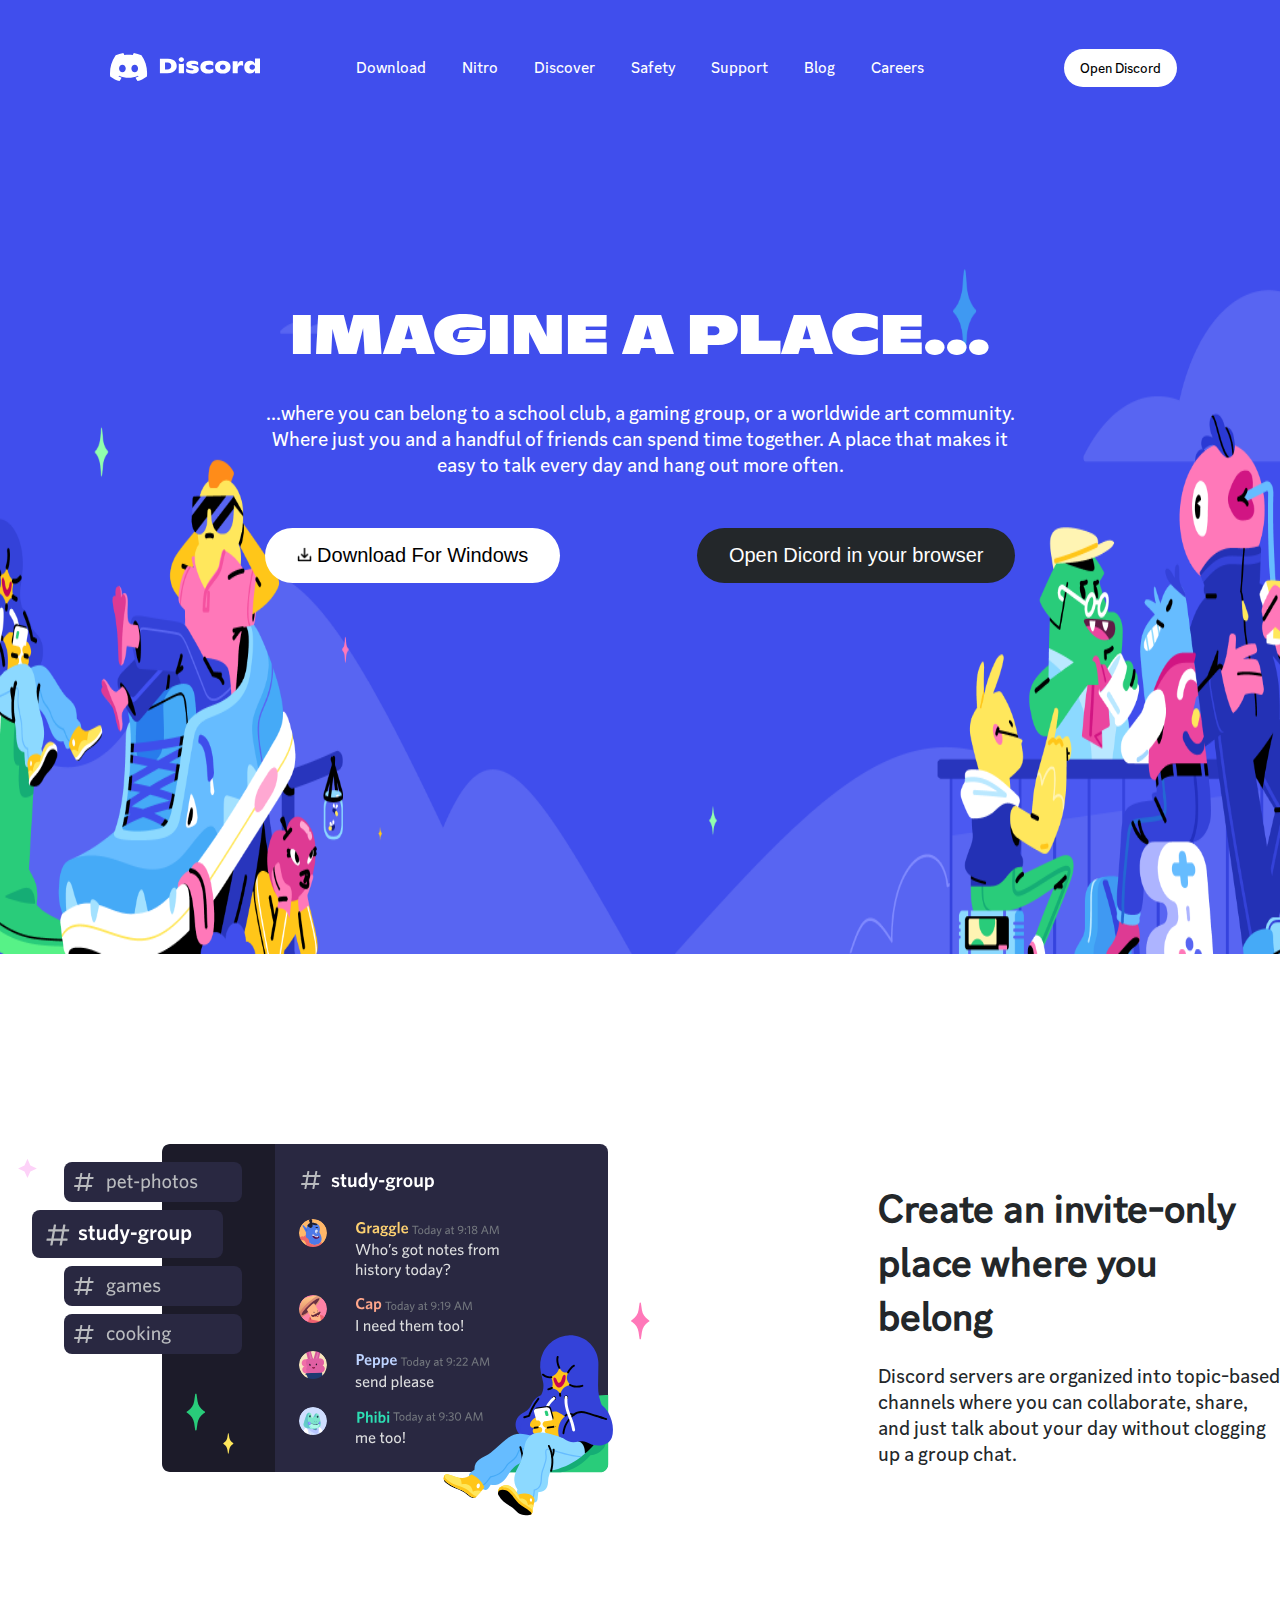
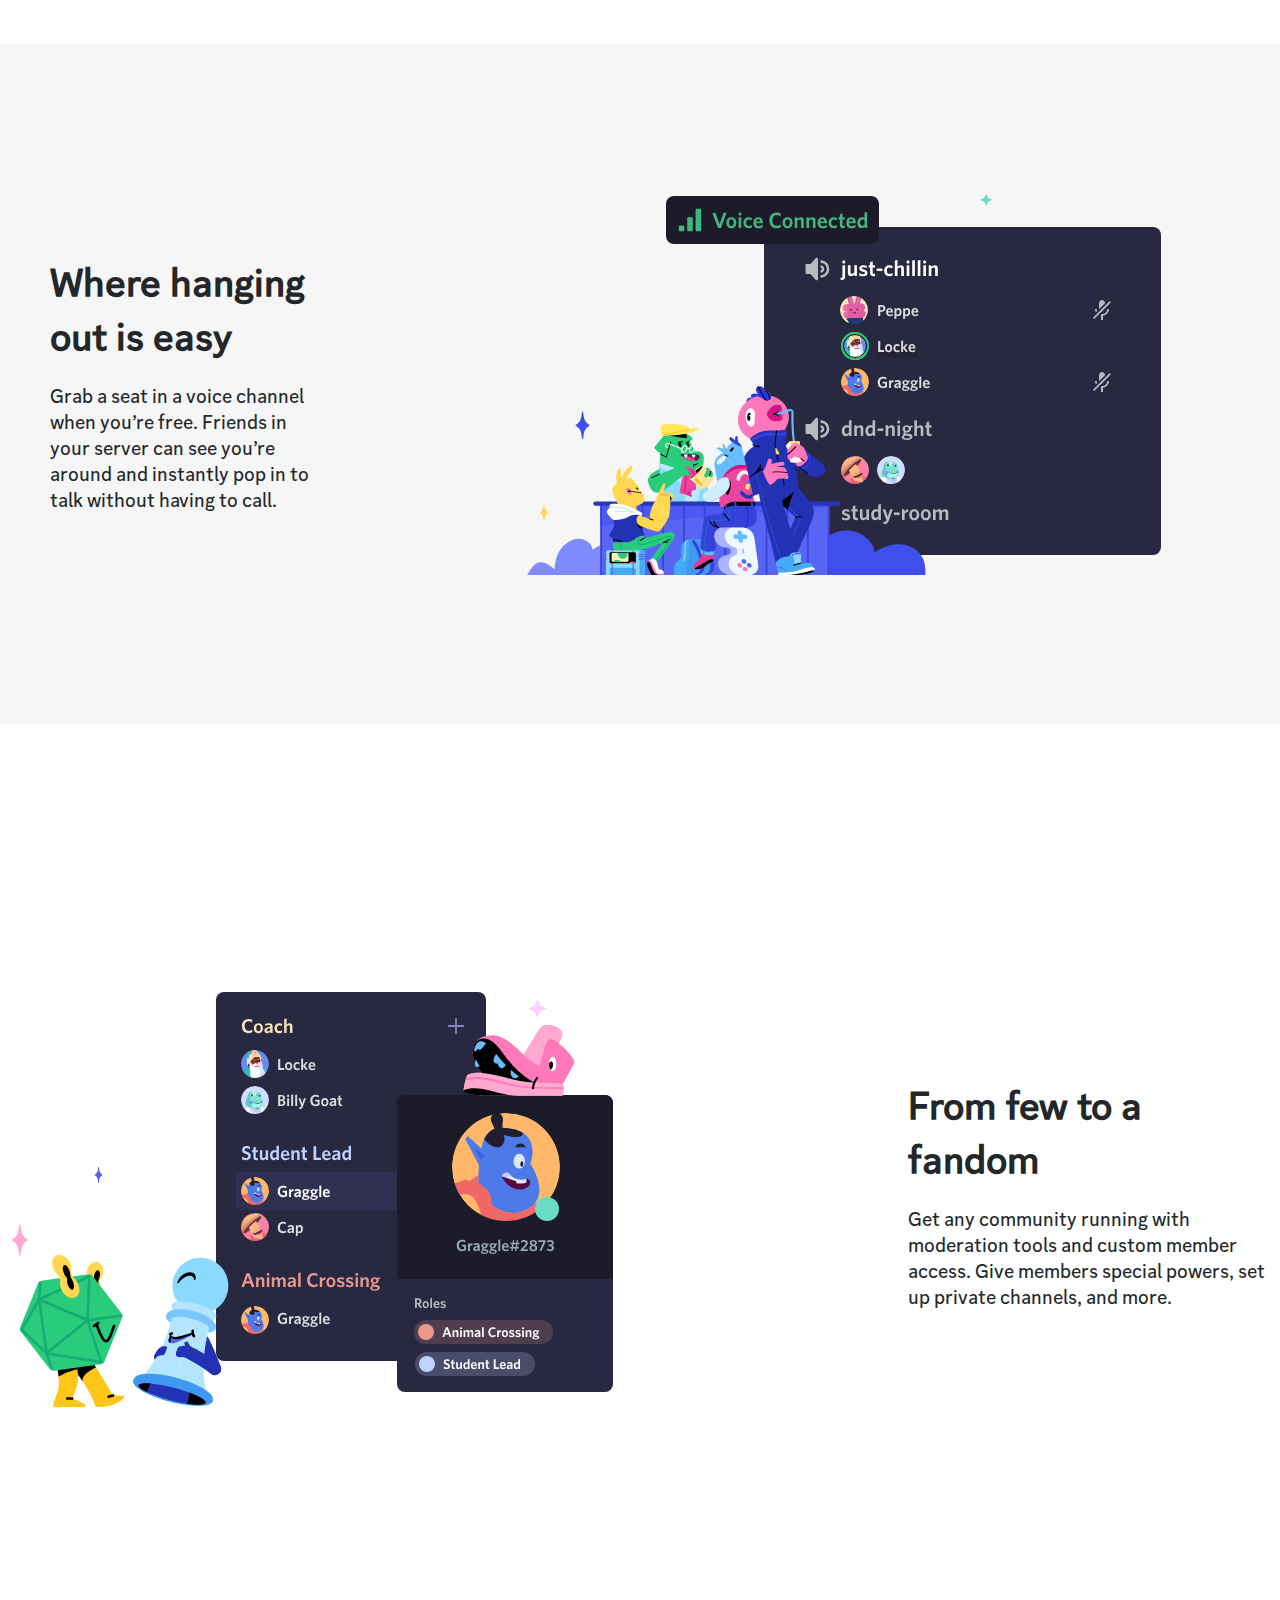
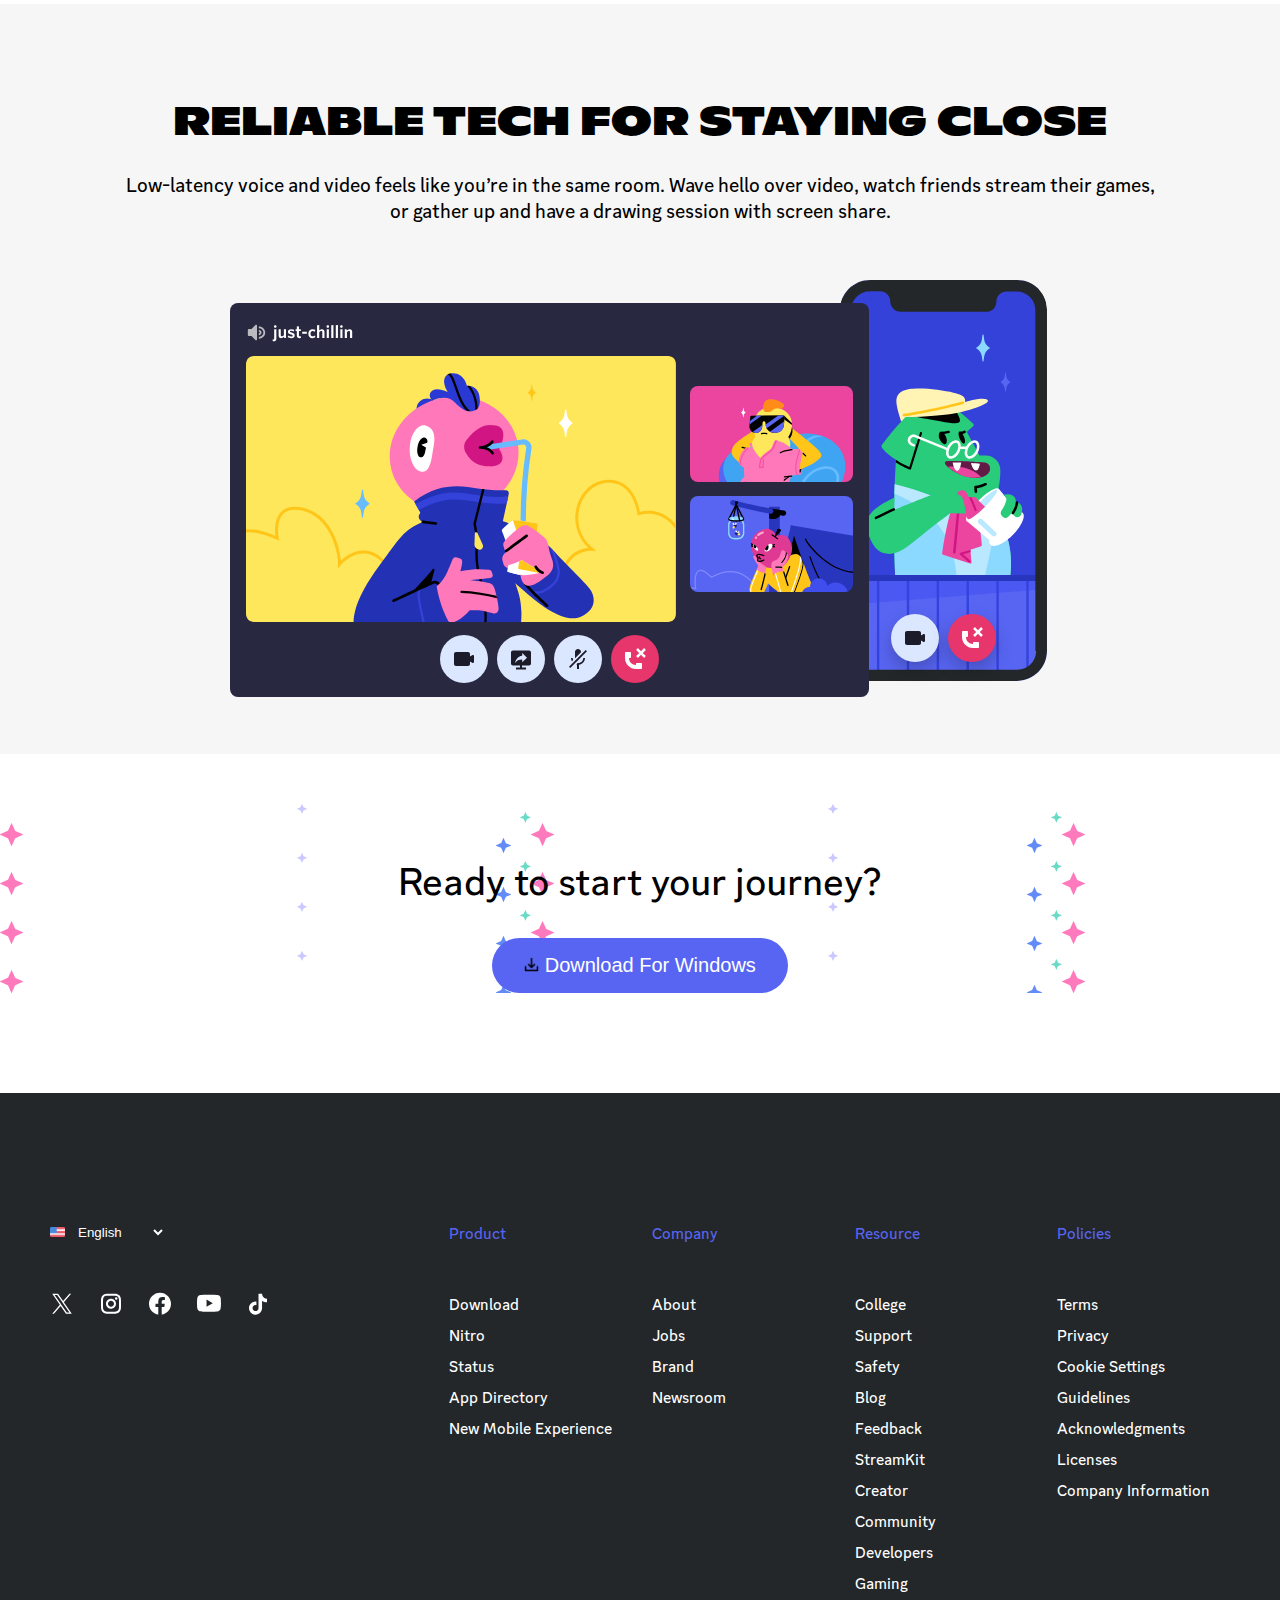
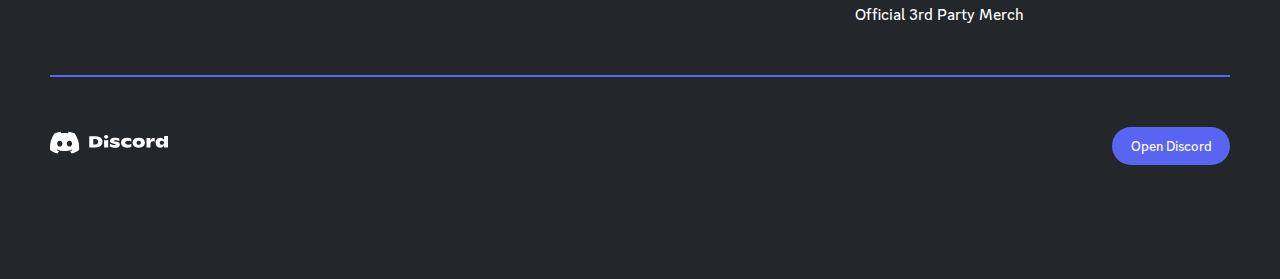
==== Task-1(Landing Page)/index.html @ 09abf7c1 "Task-1 Initial Commit" ====
<!DOCTYPE html>
<html lang="en">

<head>
    <meta charset="UTF-8">
    <meta name="viewport" content="width=device-width, initial-scale=1.0">
    <title>Discord</title>
</head>

<body>
    <link rel="stylesheet" href="style.css">

    <link rel="icon" href="./assets/images/favicon.jpg">

    <div class="layer1">
        <img src="assets/images/hero-bg.jpg" alt="Bg" width="100%" style="display: block; height: 106vh;">

        <div class="bar">
            <span class="nav-buttons">
                <img src="assets/images/logo.svg" alt="logo">
            </span>
            <div class="nav-buttons">
                <button href="#" class="navi">Download</button>
                <button href="#" class="navi">Nitro</button>
                <button href="#" class="navi">Discover</button>
                <button href="#" class="navi">Safety</button>
                <button href="#" class="navi">Support</button>
                <button href="#" class="navi">Blog</button>
                <button href="#" class="navi">Careers</button>
            </div>
            <span class="opi">
                <button href="#" class="open_dis" type="button">Open Discord</button>
            </span>
        </div>
    </div>

    <div class="box1">
        <span></span>
        <div>
            <span class="sub_box-1">IMAGINE A PLACE...</span>
            <span class="sub_box-2">...where you can belong to a school club, a gaming group, or a worldwide art
                community. Where just you and a handful of friends can spend time together. A place that makes it easy
                to talk every day and hang out more often.</span>
            <span class="sub_box-3">
                <button class="imgdownload"><img src="assets/images/download.ico" width="15px"> Download For
                    Windows</button>
                <button class="imgdownload1">Open Dicord in your browser</button>
            </span>
        </div>
        <span></span>
    </div>


    <div class="layer2">

        <img src="assets/images/section-1.svg" class="sec1">

        <div class="sec1text">
            <span class="text1">Create an invite-only place where you belong</span>
            <span class="text2">Discord servers are organized into topic-based channels where you can collaborate,
                share, and just talk about your day without clogging up a group chat.</span>
        </div>


    </div>

    <div class="empty"></div>

    <div class="layer3">

        <div class="sec2text">
            <span class="text1">Where hanging out is easy</span>
            <span class="text2">Grab a seat in a voice channel when you’re free. Friends in your server can see you’re around and instantly pop in to talk without having to call.</span>
        </div>
        <span></span>
        <img src="assets/images/section-2.svg" class="sec2">

    </div>  

    <div class="empty"></div>

    <div class="layer2" style="padding-bottom: 100px;">

        <img src="assets/images/section-3.svg" class="sec3">

        <div class="sec3text">
            <span class="text1">From few to a fandom</span>
            <span class="text2">Get any community running with moderation tools and custom member access. Give members special powers, set up private channels, and more.</span>
        </div>

    </div>

    <div class="layer4">
        <span class="mtext">RELIABLE TECH FOR STAYING CLOSE</span>
        <span class="subtext">Low-latency voice and video feels like you’re in the same room. Wave hello over video, watch friends stream their games, or gather up and have a drawing session with screen share.</span>

        <img src="assets/images/section-4.svg" alt="sec4">
    </div>

    <div class="layer5">
        <span class="sub-layer5-text" style="padding-bottom: 30px;">Ready to start your journey?</span>

        <button class="imgdownload" style="background-color: #5865f2; color: white;"><img src="assets/images/download.ico" width="15px"> Download For Windows</button>
        
    </div>

    <div class="empty"></div>

    <div class="bottom">
        <div class="box">
            <div class="socials">
                <div class="langu">
                    <img src="assets/images/flag.png" alt="flag" class="flag">
                    <select name="Language" class="drop">
                        <option value="US" selected>English</option>
                        <option value="UK">English(UK)</option>
                        <option value="India">हिन्दी</option>
                    </select>
                </div>

                <div class="empt"></div>

                <div class="icons">
                    <img src="assets/images/x.svg" alt="X">
                    <img src="assets/images/insta.svg" alt="Instagram" class="icon-pad">
                    <img src="assets/images/facebook.svg" alt="Facebook" class="icon-pad">
                    <img src="assets/images/youtube.svg" alt="Youtube" class="icon-pad">
                    <img src="assets/images/tiktok.svg" alt="TikTok" class="icon-pad">
                </div>
            </div>
            <div class="Head">
                <span>Product</span>
                <div class="empt"></div>
                <div class="bux">
                    <span class="sec-box">Download</span>
                    <span class="sec-box">Nitro</span>
                    <span class="sec-box">Status</span>
                    <span class="sec-box">App Directory</span>
                    <span class="sec-box">New Mobile Experience</span>
                </div>
            </div>
            <div class="Head">
                <span>Company</span>
                <div class="empt"></div>
                    <div class="bux">
                        <span class="sec-box">About</span>
                        <span class="sec-box">Jobs</span>
                        <span class="sec-box">Brand</span>
                        <span class="sec-box">Newsroom</span>
                    </div>
            </div>
            <div class="Head">
                <span>Resource</span>
                <div class="empt"></div>
                <div class="bux">
                    <span class="sec-box">College</span>
                    <span class="sec-box">Support</span>
                    <span class="sec-box">Safety</span>
                    <span class="sec-box">Blog</span>
                    <span class="sec-box">Feedback</span>
                    <span class="sec-box">StreamKit</span>
                    <span class="sec-box">Creator</span>
                    <span class="sec-box">Community</span>
                    <span class="sec-box">Developers</span>
                    <span class="sec-box">Gaming</span>
                    <span class="sec-box">Official 3rd Party Merch</span>
                </div>
            </div>
            <div class="Head">
                <span>Policies</span>
                <div class="empt"></div>
                <div class="bux">
                    <span class="sec-box">Terms</span>
                    <span class="sec-box">Privacy</span>
                    <span class="sec-box">Cookie Settings</span>
                    <span class="sec-box">Guidelines</span>
                    <span class="sec-box">Acknowledgments</span>
                    <span class="sec-box">Licenses</span>
                    <span class="sec-box">Company Information</span>
                </div>
            </div>
        </div>

        <div class="blueline"></div>

        <div class="btmpart">
            <img src="assets/images/logo.svg" alt="logo">
            <span></span>
            <button href="#" class="open_dis" type="button" style="background-color: #5865f2; color: #fff;">Open Discord</button>
        </div>

    </div>

</body>

</html>
---- Task-1(Landing Page)/style.css ----
@font-face {
    font-family: "Ginto";
    src: url(assets/fonts/GintoNord.otf);
}

@font-face {
    font-family: "GG sans";
    src: url(assets/fonts/ggsans-Medium.ttf);
}

*{
    padding: 0px;
    margin: 0px;
}


.layer1{
    background-color: rgba(88, 101, 242, 0);
    
}

.layer1 img{
    position: relative;
}


.bar{
    display: grid;
    grid-template-columns: 25% 50% 25%;
    grid-template-rows: auto;
    top: 0%;
    position: absolute;
    width: 100%;
    height: 15vh;

}

.bar span img{
    width: 150px;
    padding-left: 50px;
}

.open_dis{
    background-color: white;
    color: black;
    border-radius: 40px;
    padding: 7px 16px;
    border: none;
    line-height: 24px;
    font-family: GG sans;
    cursor: pointer;
    font-size: 14px;
}

.open_dis:hover{
    color: rgb(88,101,242);
    box-shadow: 0px 8px 15px rgba(0,0,0,.2);
}

.navi{
    font-size: 16px;
    color: white;
    background-color: transparent;
    border: none;
    font-family: GG sans;
}

.navi:hover{
    text-decoration: underline;
    cursor: pointer;
}

.nav-buttons{
    display: flex;
    justify-content: space-evenly;
    cursor: pointer;
}
.opi{
    display: flex;
    align-items: center;
    justify-content: center;

}

.box1{
    position: absolute;
    top: 33%;
    display: grid;
    grid-template-columns: 10% 80% 10%;
    width: 100%;
}

.sub_box-1{
    font-family: Ginto;
    color: white;
    font-size: 56px;
    display: flex;
    justify-content: center;
}

.sub_box-2{
    font-size: 20px;
    text-align: center;
    color: #fff;
    display: flex;
    justify-content: center;
    padding-top: 30px;
    font-family: GG sans;
    margin-left: 135px;
    margin-right: 135px;
}

.sub_box-3{
    display: flex;
    justify-content: space-evenly;
    align-items:center;
    padding-top: 50px;
    font-family: GG sans;
}

.imgdownload{
    padding-right: 10px;
    background-color: #fff;
    color: black;
    border: none;
    border-radius: 28px;
    padding: 16px 32px;
    font-size: 20px;
    cursor: pointer;
}

.imgdownload:hover{
    color: rgb(88,101,242);
    box-shadow: 0px 8px 15px rgba(0,0,0,.2);
}

.imgdownload1{
    padding-right: 10px;
    background-color: #23272a;
    color: #fff;
    border: none;
    border-radius: 28px;
    padding: 16px 32px;
    font-size: 20px;
    cursor: pointer;
}

.imgdownload1:hover{
    box-shadow: 0 8px 15px rgba(0,0,0,.2);
}

.layer2{
    display: flex;
    justify-content: space-evenly;
    align-items: center;
    padding-top: 150px;
}

.sec1text{
    display: flex;
    flex-direction: column;
    justify-content: center;
    padding-left: 200px;
}

.text1{
    font-size: 40px;
    color:#23272a;
    font-family: GG sans;
    font-weight: 700;

}

.text2{
    padding-top: 20px;
    font-size: 20px;
    color:#23272a;
    font-family: GG sans;
    font-weight: 200;
}


.layer3{
    background-color: #f6f6f6;
    display: grid;
    grid-template-columns: 25% 15% 40% 20%;
    padding-top: 120px;
    padding-bottom: 120px;
}

.sec2text{
    display: flex;
    flex-direction: column;
    justify-content: center;
    margin-left: 50px;
}

.empty{
    height: 100px;
}


.sec3text{
    display: flex;
    flex-direction: column;
    justify-content: center;
    padding-left: 230px;
}

.layer4{
    display: flex;
    flex-direction: column;
    justify-content: center;
    align-items: center;
    /* margin-left: 120px;
    margin-right: 120px; */
    margin-top: 90px;
    padding-top: 90px; 
    background-color: #f6f6f6;
}

.mtext{
    font-family: Ginto;
    font-size: 40px;
    text-align: center;
    margin-bottom: 25px;
}

.subtext{
    font-family: GG sans;
    font-size: 20px;
    text-align: center;
    margin-left: 120px;
    margin-right: 120px;
}

.layer5{
    display: flex;
    flex-direction: column;
    justify-content: center;
    align-items: center;
    margin-top: 50px;
    background-image: url(assets/images/sparkles.svg);
}

.sub-layer5-text{
    font-size: 40px;
    font-family: GG sans;
    font-weight: 300;
    margin-top: 50px;
    padding-bottom: 100px;
}

.layer5-button{
    padding-right: 10px;
    background-color: #5865f2;
    color: white;
    border: none;
    border-radius: 28px;
    padding: 14px 32px;
    font-size: 20px;
    cursor: pointer;
}


.bottom{
    background-color: #23272a;
    padding-top: 80px;
    padding-bottom: 64px;
    position: relative;
    overflow: visible;
}

.box{
    display: grid;
    grid-template-columns: 33.2% 16.6%  16.6% 16.6% 16.6%;
    grid-template-rows: auto;
    margin: 50px;
    gap:7px;
}

.social{
    display: flex;
    flex-direction: column;
    justify-content: center;
    align-items: flex-start;
}

.flag{
    width: 15px;
    padding-right: 5px;
}

.drop{
    background-color: transparent;
    border: none;
    color: #fff;
}

.icons{
    display: flex;
    justify-content: flex-start;
}

.icon-pad{
    padding-left: 25px;
}

.empt{
    height: 50px;
}



.Head{
    display: flex;
    flex-direction: column;
    justify-content: flex-start;
    align-items: flex-start;
    color: #5865f2;
    font-family: GG sans;
}

.sec-box{
    color: #fff;
}

.bux{
    display: flex;
    flex-direction: column;
    justify-content: center;
    align-items: flex-start;
    gap: 10px;
}

.blueline{
    background-color: #5865f2;
    height: 2px;
    margin: 50px;
}

.btmpart{
    display: grid;
    grid-template-columns: 10% 80% 10%;
    grid-template-rows: auto;
    margin: 50px;
}
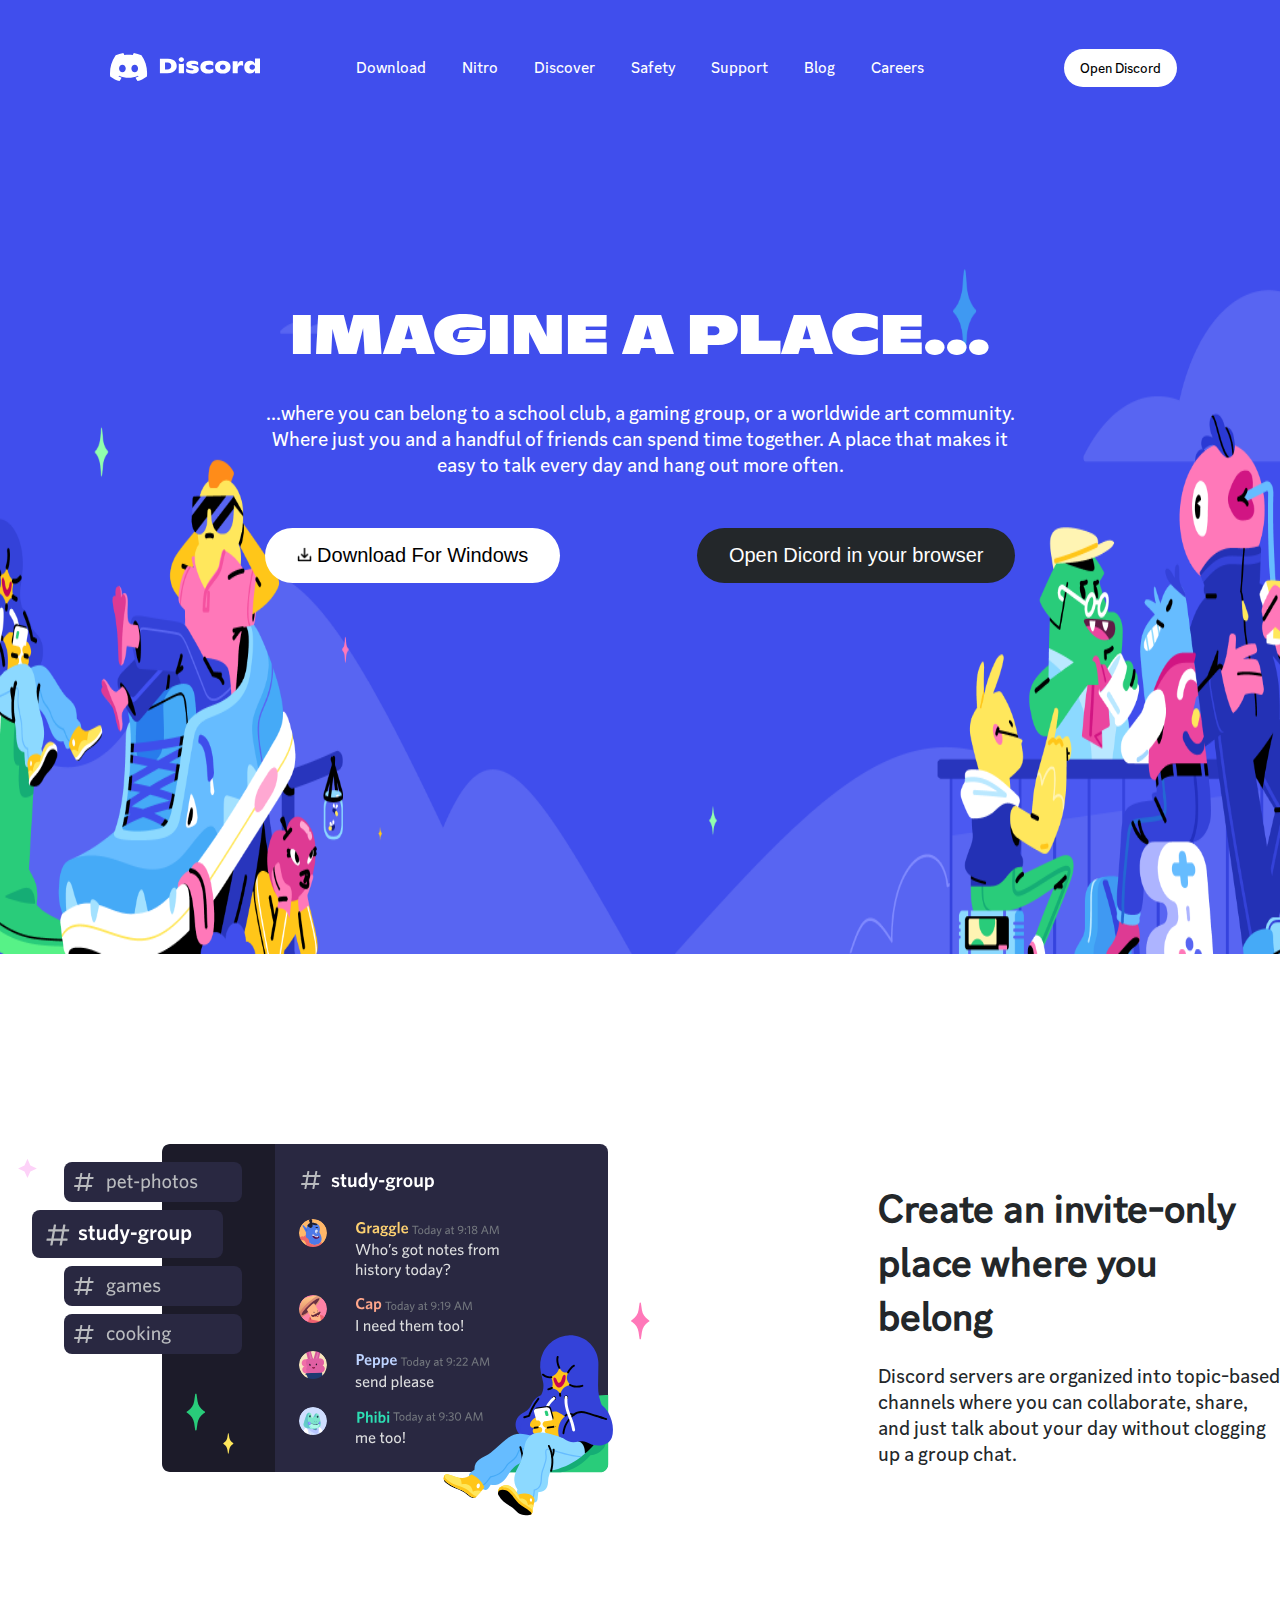
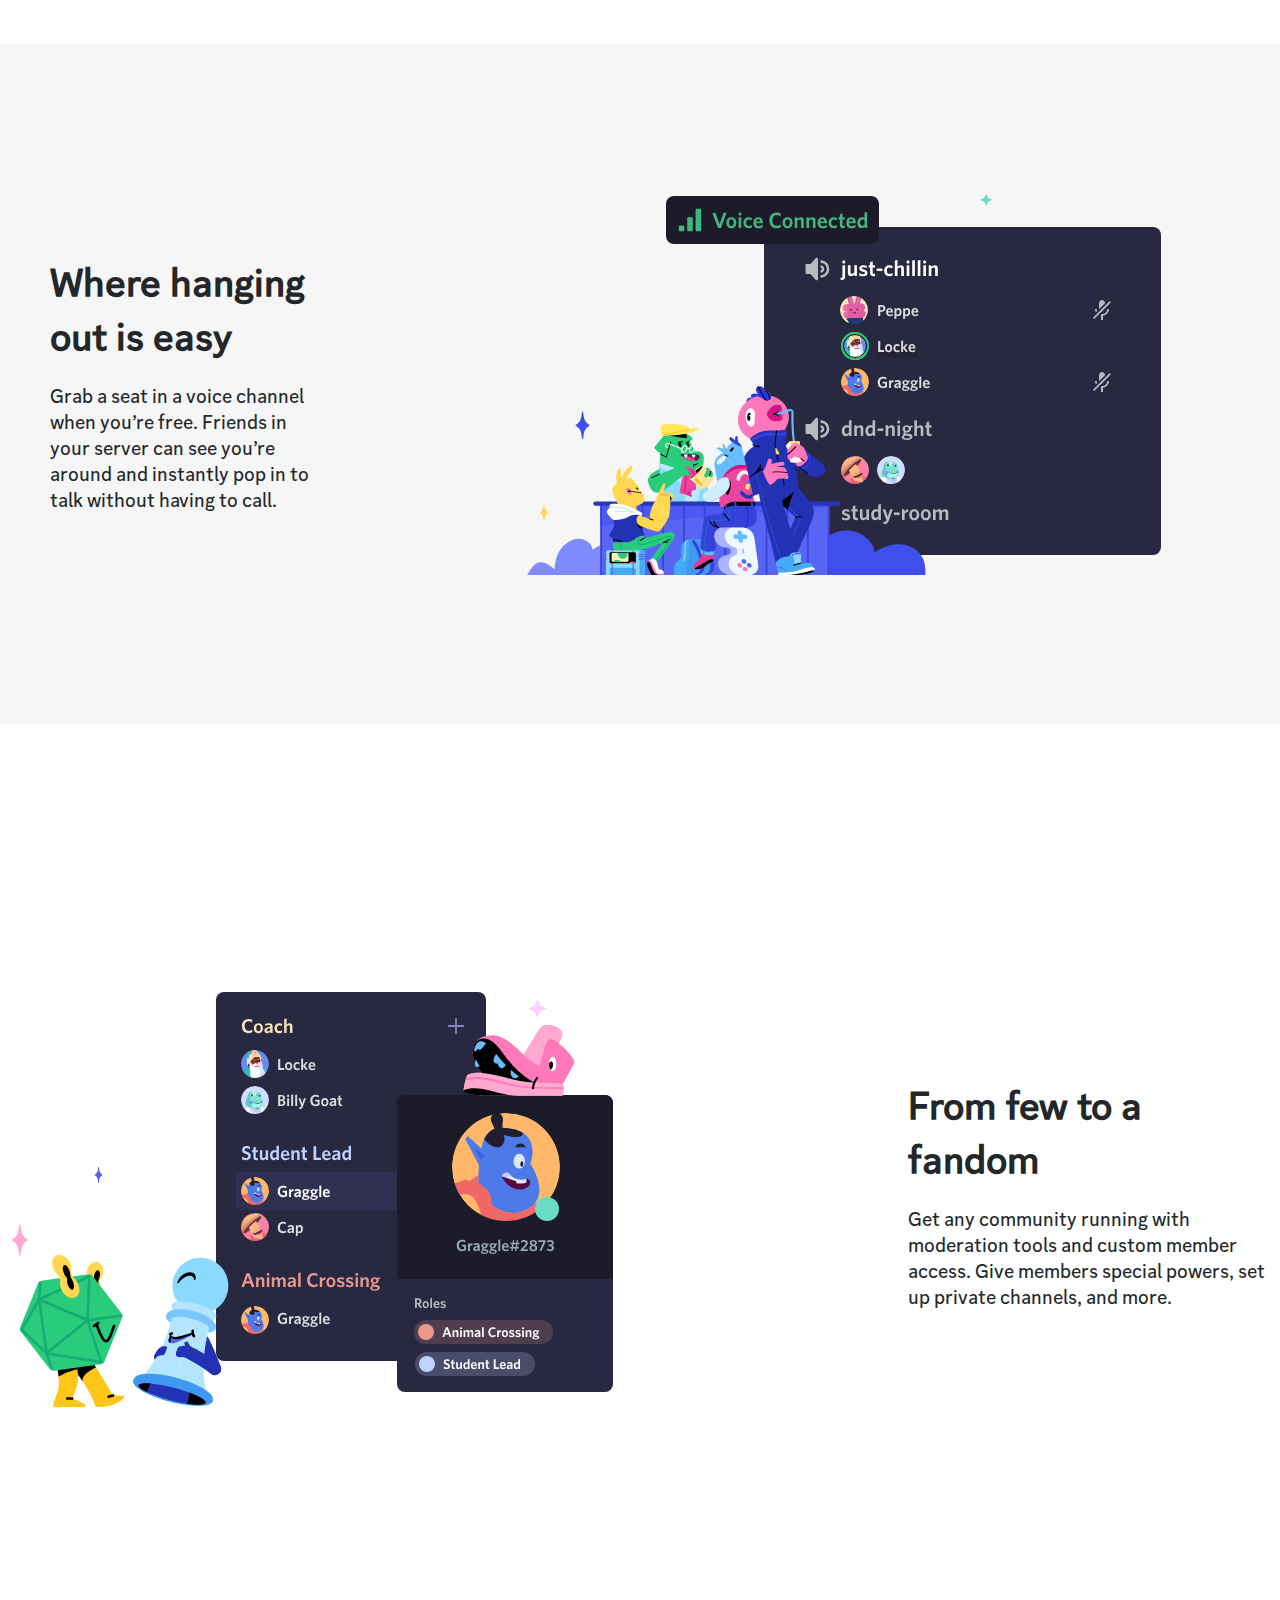
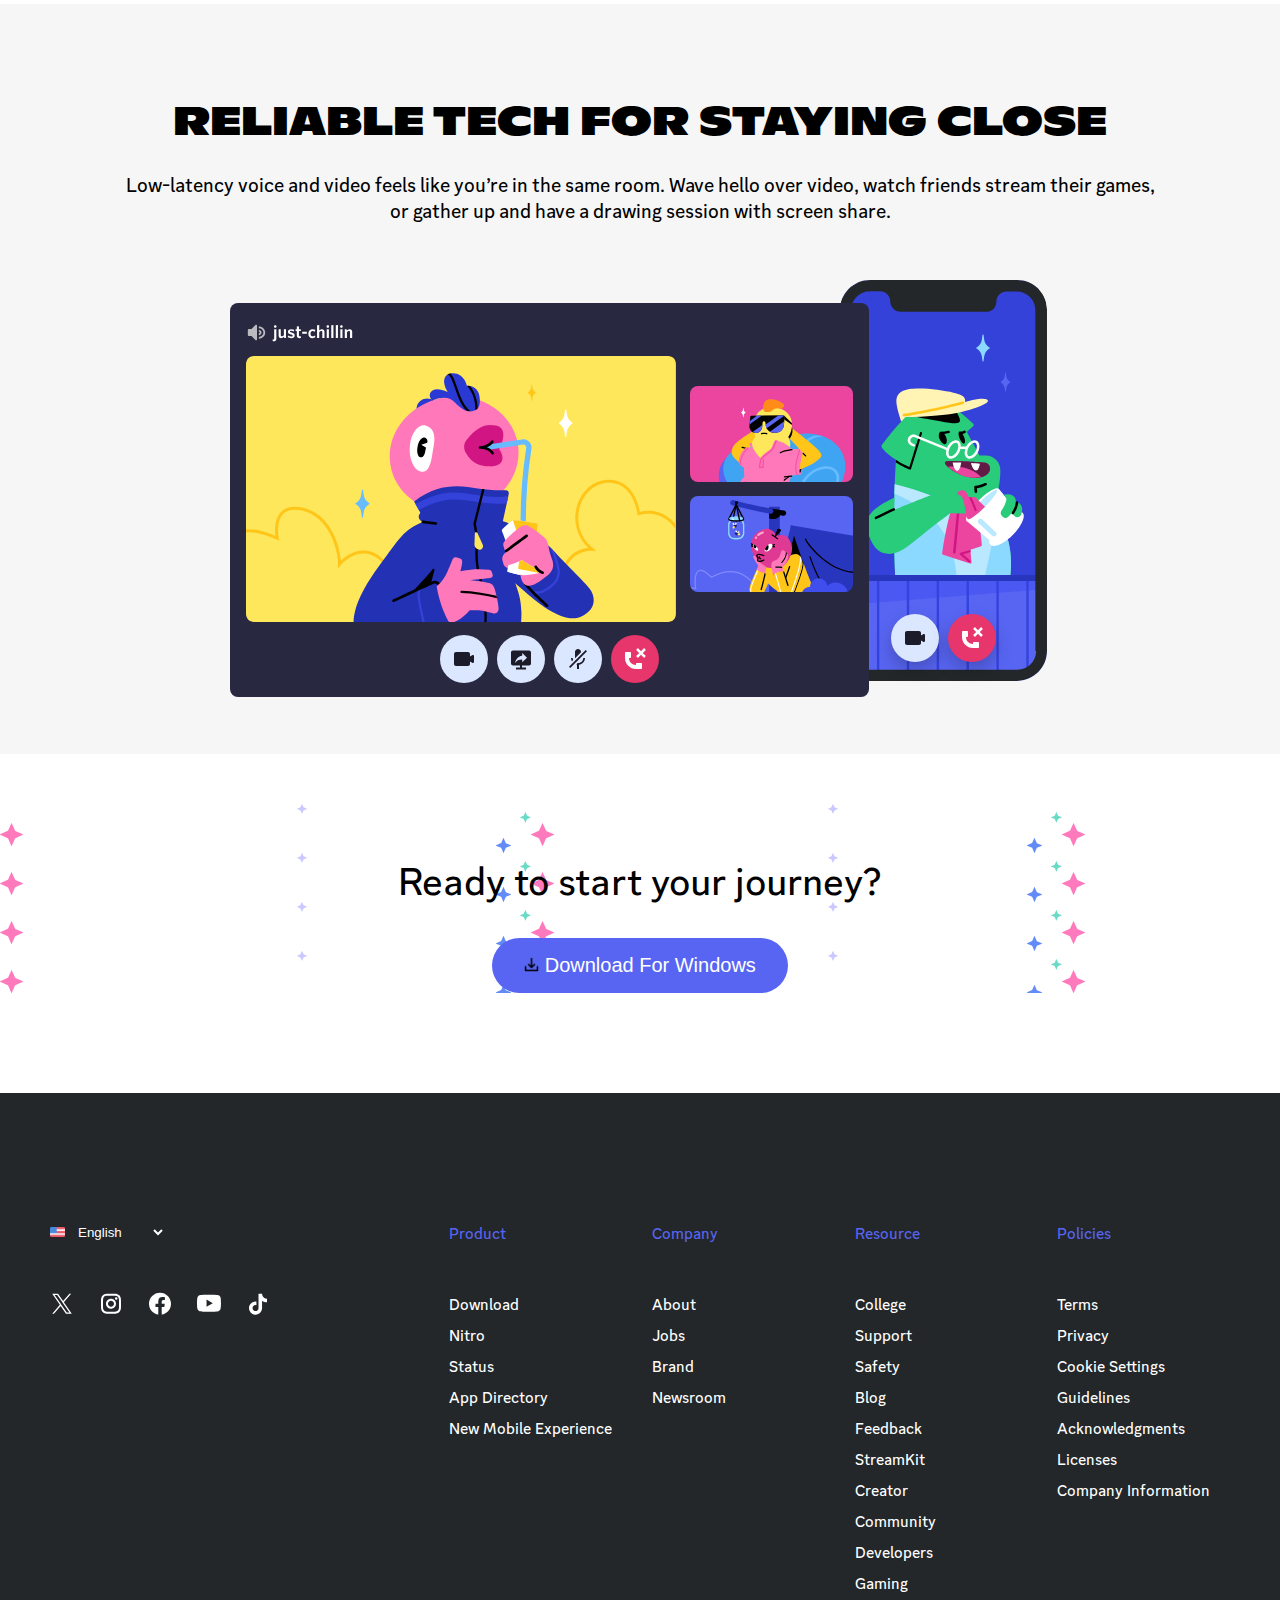
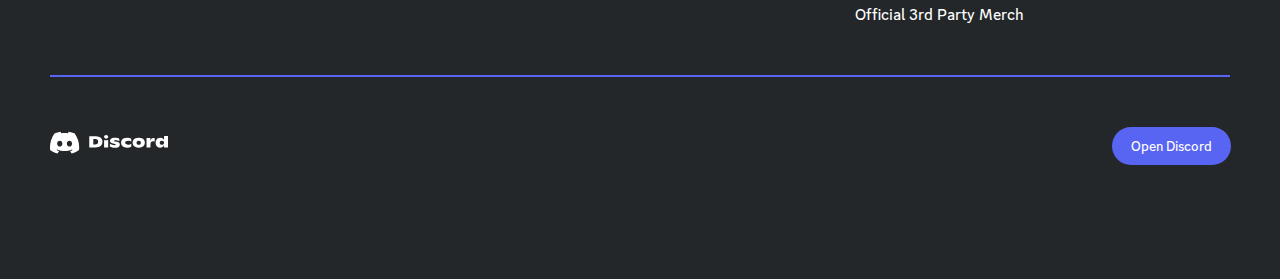
==== commit ad758b43: "Task-1 Initial Commit" ====
--- a/Task-1(Landing Page)/index.html
+++ b/Task-1(Landing Page)/index.html
@@ -10,7 +10,9 @@
 <body>
     <link rel="stylesheet" href="style.css">
 
-    <link rel="icon" href="./assets/images/favicon.jpg">
+    <link rel="icon" href="./assets/images/favicon.ico" type="image/x-icon">
+
+    <link href="https://assets-global.website-files.com/6257adef93867e50d84d30e2/62fddf0fde45a8baedcc7ee5_847541504914fd33810e70a0ea73177e%20(2)-1.png" rel="shortcut icon" type="image/x-icon">
 
     <div class="layer1">
         <img src="assets/images/hero-bg.jpg" alt="Bg" width="100%" style="display: block; height: 106vh;">
@@ -186,7 +188,7 @@
         <div class="btmpart">
             <img src="assets/images/logo.svg" alt="logo">
             <span></span>
-            <button href="#" class="open_dis" type="button" style="background-color: #5865f2; color: #fff;">Open Discord</button>
+            <button href="#" class="open_dis" type="button" style="background-color: #5865f2; color: #fff; margin-right: -1px;">Open Discord</button>
         </div>
 
     </div>
--- a/Task-1(Landing Page)/style.css
+++ b/Task-1(Landing Page)/style.css
@@ -344,4 +344,9 @@
     grid-template-columns: 10% 80% 10%;
     grid-template-rows: auto;
     margin: 50px;
+}
+
+.sec-box:hover{
+    text-decoration: underline;
+    cursor: pointer;
 }